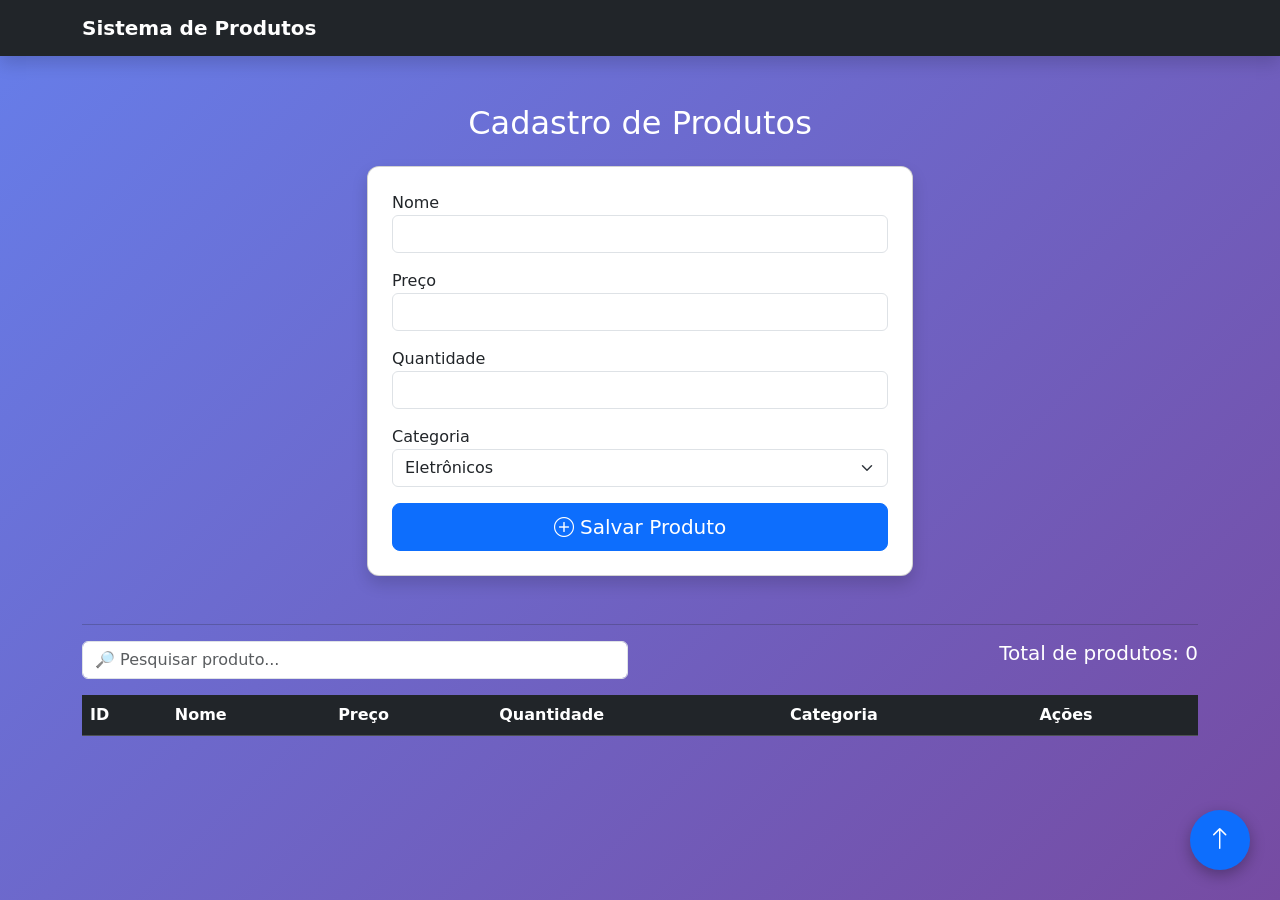
==== index.html @ df2e027b "Add files via upload" ====
<!DOCTYPE html>
<html lang="pt-br">

<head>
<meta charset="UTF-8">
<meta name="viewport" content="width=device-width, initial-scale=1.0">

<title>Sistema de Produtos</title>

<link href="https://cdn.jsdelivr.net/npm/bootstrap@5.3.2/dist/css/bootstrap.min.css" rel="stylesheet">

<link rel="stylesheet" href="https://cdn.jsdelivr.net/npm/bootstrap-icons@1.11.3/font/bootstrap-icons.css">

<link rel="stylesheet" href="style.css">

</head>

<body>

<nav class="navbar navbar-dark bg-dark shadow">
<div class="container">
<a class="navbar-brand fw-bold">Sistema de Produtos</a>
</div>
</nav>

<div class="container mt-5">

<h2 class="text-center mb-4">Cadastro de Produtos</h2>

<div class="row justify-content-center">
<div class="col-md-6">

<div class="card shadow p-4">

<form id="formProduto">

<div class="mb-3">
<label>Nome</label>
<input type="text" id="nome" class="form-control" required>
</div>

<div class="mb-3">
<label>Preço</label>
<input type="number" id="preco" class="form-control" required>
</div>

<div class="mb-3">
<label>Quantidade</label>
<input type="number" id="quantidade" class="form-control" required>
</div>

<div class="mb-3">
<label>Categoria</label>
<select id="categoria" class="form-select">
<option>Eletrônicos</option>
<option>Alimentos</option>
<option>Roupas</option>
<option>Outros</option>
</select>
</div>

<div class="d-grid">
<button class="btn btn-primary btn-lg">
<i class="bi bi-plus-circle"></i> Salvar Produto
</button>
</div>

</form>

</div>

</div>
</div>

<hr class="mt-5">

<div class="row mb-3">

<div class="col-md-6">
<input type="text" id="pesquisa" class="form-control" placeholder="🔎 Pesquisar produto...">
</div>

<div class="col-md-6 text-end">
<h5>Total de produtos: <span id="contador">0</span></h5>
</div>

</div>

<div class="table-responsive">

<table class="table table-striped table-hover">

<thead class="table-dark">
<tr>
<th>ID</th>
<th>Nome</th>
<th>Preço</th>
<th>Quantidade</th>
<th>Categoria</th>
<th>Ações</th>
</tr>
</thead>

<tbody id="tabelaProdutos"></tbody>

</table>

</div>

</div>

<button class="botao-flutuante">
<i class="bi bi-arrow-up"></i>
</button>

<script src="script.js"></script>

</body>
</html>
---- style.css ----
body{

background: linear-gradient(135deg,#667eea,#764ba2);
min-height:100vh;

}

h2,h5{
color:white;
}

.card{
border-radius:12px;
}

.form-control{

transition:0.3s;

}

.form-control:focus{

transform:scale(1.03);
box-shadow:0 0 10px rgba(13,110,253,0.5);

}

.botao-flutuante{

position:fixed;
bottom:30px;
right:30px;
width:60px;
height:60px;
border:none;
border-radius:50%;
background:#0d6efd;
color:white;
font-size:24px;
box-shadow:0 5px 15px rgba(0,0,0,0.3);
transition:0.3s;

}

.botao-flutuante:hover{

transform:scale(1.1);

}
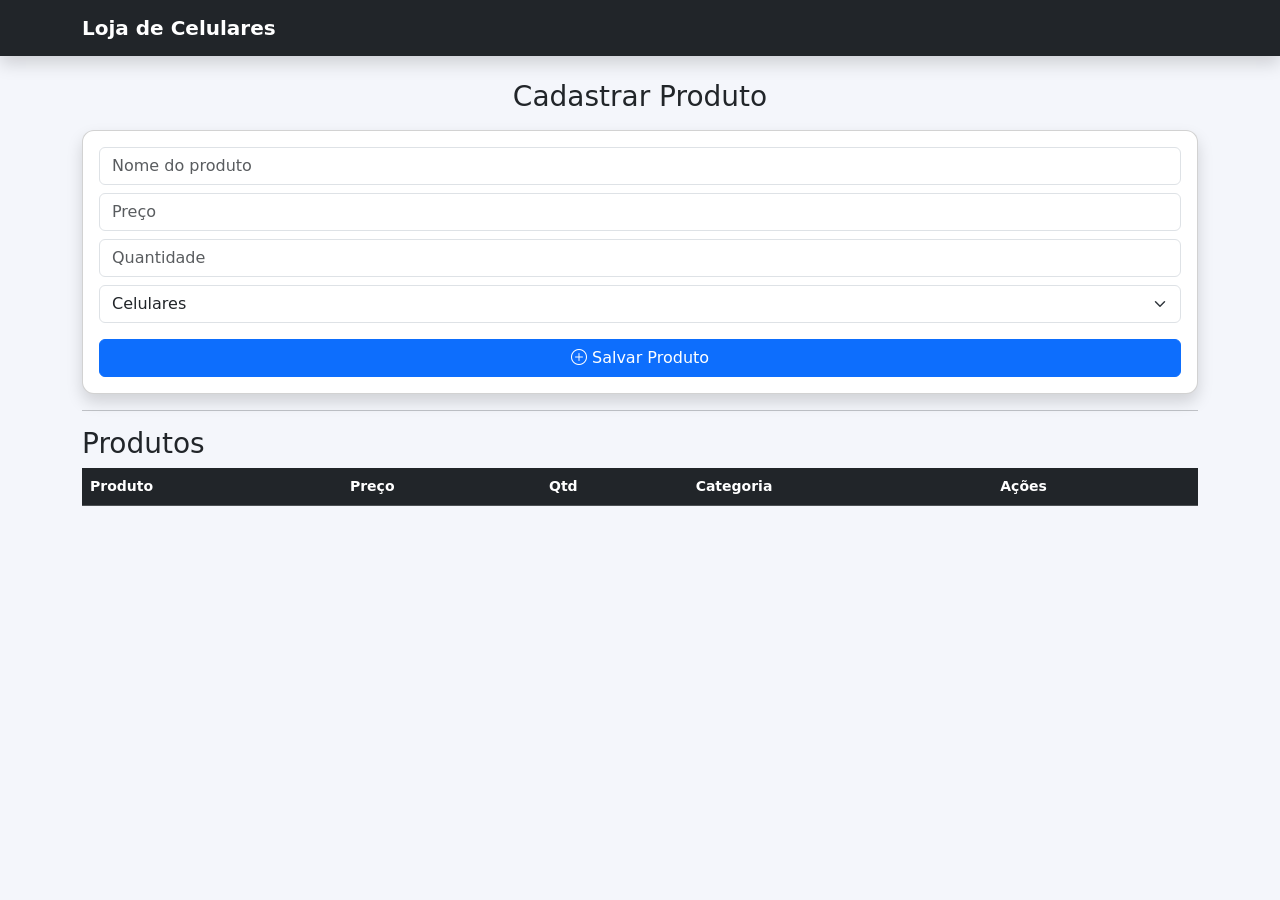
==== commit f317224e: "Add files via upload" ====
--- a/index.html
+++ b/index.html
@@ -2,10 +2,11 @@
 <html lang="pt-br">
 
 <head>
+
 <meta charset="UTF-8">
 <meta name="viewport" content="width=device-width, initial-scale=1.0">
 
-<title>Sistema de Produtos</title>
+<title>Controle da Loja</title>
 
 <link href="https://cdn.jsdelivr.net/npm/bootstrap@5.3.2/dist/css/bootstrap.min.css" rel="stylesheet">
 
@@ -19,86 +20,62 @@
 
 <nav class="navbar navbar-dark bg-dark shadow">
 <div class="container">
-<a class="navbar-brand fw-bold">Sistema de Produtos</a>
+<a class="navbar-brand fw-bold">Loja de Celulares</a>
 </div>
 </nav>
 
-<div class="container mt-5">
+<div class="container mt-4">
 
-<h2 class="text-center mb-4">Cadastro de Produtos</h2>
+<h3 class="text-center mb-3">Cadastrar Produto</h3>
 
-<div class="row justify-content-center">
-<div class="col-md-6">
-
-<div class="card shadow p-4">
+<div class="card shadow p-3">
 
 <form id="formProduto">
 
-<div class="mb-3">
-<label>Nome</label>
-<input type="text" id="nome" class="form-control" required>
-</div>
+<input type="text" id="nome" class="form-control mb-2" placeholder="Nome do produto" required>
 
-<div class="mb-3">
-<label>Preço</label>
-<input type="number" id="preco" class="form-control" required>
-</div>
+<input type="number" id="preco" class="form-control mb-2" placeholder="Preço">
 
-<div class="mb-3">
-<label>Quantidade</label>
-<input type="number" id="quantidade" class="form-control" required>
-</div>
+<input type="number" id="quantidade" class="form-control mb-2" placeholder="Quantidade">
 
-<div class="mb-3">
-<label>Categoria</label>
-<select id="categoria" class="form-select">
-<option>Eletrônicos</option>
-<option>Alimentos</option>
-<option>Roupas</option>
-<option>Outros</option>
+<select id="categoria" class="form-select mb-3">
+
+<option>Celulares</option>
+<option>Capas</option>
+<option>Carregadores</option>
+<option>Fones de ouvido</option>
+<option>Películas</option>
+<option>Cabos USB</option>
+<option>Outros acessórios</option>
+
 </select>
-</div>
 
-<div class="d-grid">
-<button class="btn btn-primary btn-lg">
+<button class="btn btn-primary w-100">
 <i class="bi bi-plus-circle"></i> Salvar Produto
 </button>
-</div>
 
 </form>
 
 </div>
 
-</div>
-</div>
+<hr>
 
-<hr class="mt-5">
-
-<div class="row mb-3">
-
-<div class="col-md-6">
-<input type="text" id="pesquisa" class="form-control" placeholder="🔎 Pesquisar produto...">
-</div>
-
-<div class="col-md-6 text-end">
-<h5>Total de produtos: <span id="contador">0</span></h5>
-</div>
-
-</div>
+<h3 class="mt-3">Produtos</h3>
 
 <div class="table-responsive">
 
-<table class="table table-striped table-hover">
+<table class="table table-striped">
 
 <thead class="table-dark">
+
 <tr>
-<th>ID</th>
-<th>Nome</th>
+<th>Produto</th>
 <th>Preço</th>
-<th>Quantidade</th>
+<th>Qtd</th>
 <th>Categoria</th>
 <th>Ações</th>
 </tr>
+
 </thead>
 
 <tbody id="tabelaProdutos"></tbody>
@@ -109,10 +86,6 @@
 
 </div>
 
-<button class="botao-flutuante">
-<i class="bi bi-arrow-up"></i>
-</button>
-
 <script src="script.js"></script>
 
 </body>
--- a/style.css
+++ b/style.css
@@ -1,50 +1,25 @@
 body{
 
-background: linear-gradient(135deg,#667eea,#764ba2);
-min-height:100vh;
+background:#f4f6fb;
 
 }
 
-h2,h5{
-color:white;
-}
+.card{
 
-.card{
 border-radius:12px;
-}
-
-.form-control{
-
-transition:0.3s;
 
 }
 
-.form-control:focus{
+button{
 
-transform:scale(1.03);
-box-shadow:0 0 10px rgba(13,110,253,0.5);
+font-size:16px;
+
+padding:10px;
 
 }
 
-.botao-flutuante{
+table{
 
-position:fixed;
-bottom:30px;
-right:30px;
-width:60px;
-height:60px;
-border:none;
-border-radius:50%;
-background:#0d6efd;
-color:white;
-font-size:24px;
-box-shadow:0 5px 15px rgba(0,0,0,0.3);
-transition:0.3s;
-
-}
-
-.botao-flutuante:hover{
-
-transform:scale(1.1);
+font-size:14px;
 
 }
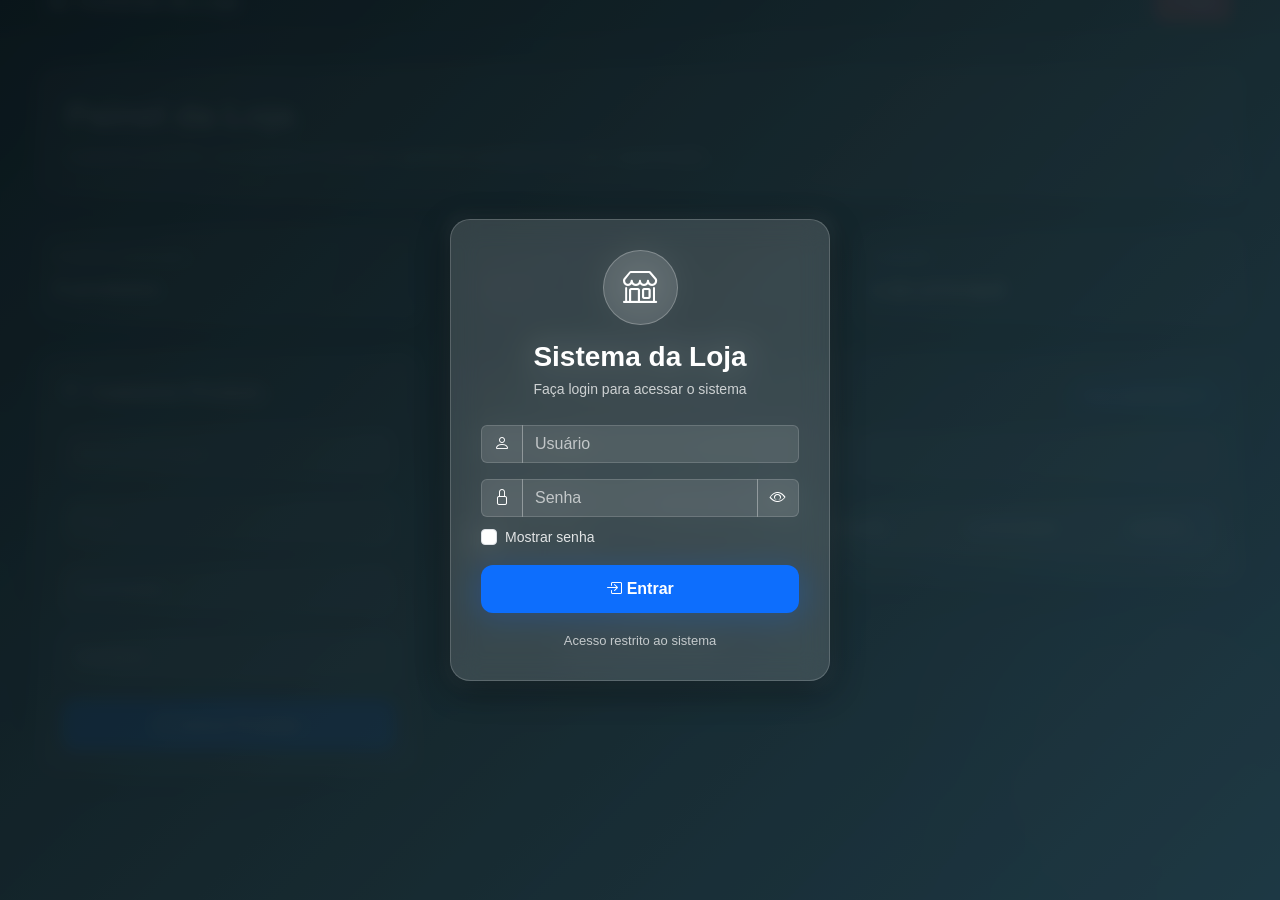
==== commit 63cca406: "alteraçoes" ====
--- a/index.html
+++ b/index.html
@@ -2,91 +2,127 @@
 <html lang="pt-br">
 
 <head>
+  <meta charset="UTF-8">
+  <meta name="viewport" content="width=device-width, initial-scale=1.0">
+  <title>Sistema da Loja</title>
 
-<meta charset="UTF-8">
-<meta name="viewport" content="width=device-width, initial-scale=1.0">
-
-<title>Controle da Loja</title>
-
-<link href="https://cdn.jsdelivr.net/npm/bootstrap@5.3.2/dist/css/bootstrap.min.css" rel="stylesheet">
-
-<link rel="stylesheet" href="https://cdn.jsdelivr.net/npm/bootstrap-icons@1.11.3/font/bootstrap-icons.css">
-
-<link rel="stylesheet" href="style.css">
-
+  <link href="https://cdn.jsdelivr.net/npm/bootstrap@5.3.2/dist/css/bootstrap.min.css" rel="stylesheet">
+  <link rel="stylesheet" href="https://cdn.jsdelivr.net/npm/bootstrap-icons@1.11.3/font/bootstrap-icons.css">
+  <link rel="stylesheet" href="style.css">
 </head>
 
 <body>
 
-<nav class="navbar navbar-dark bg-dark shadow">
-<div class="container">
-<a class="navbar-brand fw-bold">Loja de Celulares</a>
-</div>
-</nav>
+  <div class="bg-detalhe"></div>
 
-<div class="container mt-4">
+  <nav class="navbar navbar-dark navbar-custom">
+    <div class="container">
+      <span class="navbar-brand">
+        <i class="bi bi-shop"></i>
+        Controle da Loja
+      </span>
 
-<h3 class="text-center mb-3">Cadastrar Produto</h3>
+      <button onclick="logout()" class="btn btn-danger btn-sm btn-logout">
+        <i class="bi bi-box-arrow-right"></i> Sair
+      </button>
+    </div>
+  </nav>
 
-<div class="card shadow p-3">
+  <div class="container main-content">
 
-<form id="formProduto">
+    <div class="hero">
+      <h2>Painel da Loja</h2>
+      <p>Cadastre produtos, acompanhe o estoque e gerencie sua loja com mais organização.</p>
+    </div>
 
-<input type="text" id="nome" class="form-control mb-2" placeholder="Nome do produto" required>
+    <div class="info-mini">
+      <div class="mini-card">
+        <span>Produtos cadastrados</span>
+        <strong>0 produtos</strong>
+      </div>
 
-<input type="number" id="preco" class="form-control mb-2" placeholder="Preço">
+      <div class="mini-card">
+        <span>Total em estoque</span>
+        <strong>0 itens</strong>
+      </div>
 
-<input type="number" id="quantidade" class="form-control mb-2" placeholder="Quantidade">
+      <div class="mini-card">
+        <span>Ambiente</span>
+        <strong>Loja principal</strong>
+      </div>
+    </div>
 
-<select id="categoria" class="form-select mb-3">
+    <div class="row g-4">
+      <div class="col-lg-4">
+        <div class="glass-card p-4 h-100">
+          <div class="card-title-custom">
+            <i class="bi bi-box-seam"></i>
+            Cadastrar Produto
+          </div>
 
-<option>Celulares</option>
-<option>Capas</option>
-<option>Carregadores</option>
-<option>Fones de ouvido</option>
-<option>Películas</option>
-<option>Cabos USB</option>
-<option>Outros acessórios</option>
+          <form id="formProduto">
+            <input id="nome" class="form-control mb-3" placeholder="Nome do produto" required>
 
-</select>
+            <input id="preco" class="form-control mb-3" type="number" step="0.01" placeholder="Preço" required>
 
-<button class="btn btn-primary w-100">
-<i class="bi bi-plus-circle"></i> Salvar Produto
-</button>
+            <input id="quantidade" class="form-control mb-3" type="number" placeholder="Quantidade" required>
 
-</form>
+            <select id="categoria" class="form-select mb-3" required>
+              <option value="Celulares">Celulares</option>
+              <option value="Capas">Capas</option>
+              <option value="Carregadores">Carregadores</option>
+              <option value="Fones">Fones</option>
+              <option value="Películas">Películas</option>
+              <option value="Cabos">Cabos</option>
+            </select>
 
-</div>
+            <button type="submit" class="btn btn-primary w-100 btn-custom-primary">
+              <i class="bi bi-save"></i> Salvar Produto
+            </button>
+          </form>
+        </div>
+      </div>
 
-<hr>
+      <div class="col-lg-8">
+        <div class="glass-card p-4">
+          <div class="d-flex flex-wrap justify-content-between align-items-center gap-3 mb-3">
+            <div class="card-title-custom mb-0">
+              <i class="bi bi-grid"></i>
+              Produtos Cadastrados
+            </div>
 
-<h3 class="mt-3">Produtos</h3>
+            <span class="badge-soft">
+              Total cadastrados: 0
+            </span>
+          </div>
 
-<div class="table-responsive">
+          <div class="search-box mb-3">
+            <i class="bi bi-search"></i>
+            <input id="busca" class="form-control" placeholder="Pesquisar produto...">
+          </div>
 
-<table class="table table-striped">
+          <div class="table-responsive table-box">
+            <table class="table align-middle">
+              <thead>
+                <tr>
+                  <th>Produto</th>
+                  <th>Preço</th>
+                  <th>Quantidade</th>
+                  <th>Categoria</th>
+                  <th>Ações</th>
+                </tr>
+              </thead>
+              <tbody id="tabelaProdutos"></tbody>
+            </table>
+          </div>
+        </div>
+      </div>
+    </div>
 
-<thead class="table-dark">
+  </div>
 
-<tr>
-<th>Produto</th>
-<th>Preço</th>
-<th>Qtd</th>
-<th>Categoria</th>
-<th>Ações</th>
-</tr>
+  <script src="https://cdn.jsdelivr.net/npm/bootstrap@5.3.2/dist/js/bootstrap.bundle.min.js"></script>
+  <script src="script.js"></script>
+</body>
 
-</thead>
-
-<tbody id="tabelaProdutos"></tbody>
-
-</table>
-
-</div>
-
-</div>
-
-<script src="script.js"></script>
-
-</body>
 </html>
--- a/style.css
+++ b/style.css
@@ -1,25 +1,352 @@
-body{
-
-background:#f4f6fb;
-
-}
-
-.card{
-
-border-radius:12px;
-
-}
-
-button{
-
-font-size:16px;
-
-padding:10px;
-
-}
-
-table{
-
-font-size:14px;
-
+* {
+  margin: 0;
+  padding: 0;
+  box-sizing: border-box;
+}
+
+body {
+  min-height: 100vh;
+  font-family: Arial, sans-serif;
+  background: linear-gradient(135deg, #0f2027, #203a43, #2c5364);
+  color: #ffffff;
+}
+
+/* FUNDO */
+
+.bg-detalhe {
+  position: fixed;
+  inset: 0;
+  z-index: 0;
+  overflow: hidden;
+  pointer-events: none;
+}
+
+.bg-detalhe::before,
+.bg-detalhe::after {
+  content: "";
+  position: absolute;
+  width: 320px;
+  height: 320px;
+  border-radius: 50%;
+  background: rgba(255, 255, 255, 0.05);
+  filter: blur(60px);
+}
+
+.bg-detalhe::before {
+  top: 30px;
+  left: 30px;
+}
+
+.bg-detalhe::after {
+  bottom: 30px;
+  right: 30px;
+}
+
+/* NAVBAR */
+
+.navbar-custom {
+  background: rgba(0, 0, 0, 0.22);
+  backdrop-filter: blur(14px);
+  -webkit-backdrop-filter: blur(14px);
+  border-bottom: 1px solid rgba(255, 255, 255, 0.10);
+  position: sticky;
+  top: 0;
+  z-index: 10;
+}
+
+.navbar-brand {
+  display: flex;
+  align-items: center;
+  gap: 10px;
+  font-weight: 700;
+  font-size: 1.2rem;
+  color: #ffffff !important;
+}
+
+.btn-logout {
+  border-radius: 10px;
+  font-weight: 700;
+  padding: 8px 14px;
+}
+
+/* CONTEÚDO */
+
+.main-content {
+  position: relative;
+  z-index: 1;
+  padding: 30px 0;
+}
+
+/* HERO */
+
+.hero {
+  margin-bottom: 25px;
+  padding: 28px;
+  border-radius: 20px;
+  background: rgba(255, 255, 255, 0.10);
+  backdrop-filter: blur(14px);
+  -webkit-backdrop-filter: blur(14px);
+  border: 1px solid rgba(255, 255, 255, 0.12);
+  box-shadow: 0 8px 32px rgba(0, 0, 0, 0.22);
+}
+
+.hero h2 {
+  margin-bottom: 8px;
+  font-weight: 700;
+  color: #ffffff;
+}
+
+.hero p {
+  margin: 0;
+  color: rgba(255, 255, 255, 0.78);
+}
+
+/* MINI CARDS */
+
+.info-mini {
+  display: grid;
+  grid-template-columns: repeat(auto-fit, minmax(180px, 1fr));
+  gap: 15px;
+  margin-bottom: 25px;
+}
+
+.mini-card {
+  padding: 18px;
+  border-radius: 18px;
+  background: rgba(255, 255, 255, 0.08);
+  border: 1px solid rgba(255, 255, 255, 0.10);
+  box-shadow: 0 8px 20px rgba(0, 0, 0, 0.15);
+}
+
+.mini-card span {
+  display: block;
+  font-size: 13px;
+  color: rgba(255, 255, 255, 0.72);
+  margin-bottom: 6px;
+}
+
+.mini-card strong {
+  font-size: 1.2rem;
+  color: #ffffff;
+}
+
+/* CARDS */
+
+.glass-card {
+  background: rgba(255, 255, 255, 0.10);
+  backdrop-filter: blur(14px);
+  -webkit-backdrop-filter: blur(14px);
+  border: 1px solid rgba(255, 255, 255, 0.12);
+  border-radius: 20px;
+  box-shadow: 0 8px 32px rgba(0, 0, 0, 0.22);
+  color: #ffffff;
+}
+
+.card-title-custom {
+  display: flex;
+  align-items: center;
+  gap: 10px;
+  font-size: 1.15rem;
+  font-weight: 700;
+  margin-bottom: 20px;
+  color: #ffffff;
+}
+
+/* FORMULÁRIOS */
+
+.form-control,
+.form-select {
+  min-height: 48px;
+  border-radius: 12px;
+  background: rgba(255, 255, 255, 0.12);
+  border: 1px solid rgba(255, 255, 255, 0.18);
+  color: #ffffff;
+}
+
+.form-control::placeholder {
+  color: rgba(255, 255, 255, 0.62);
+}
+
+.form-control:focus,
+.form-select:focus {
+  background: rgba(255, 255, 255, 0.16);
+  color: #ffffff;
+  border-color: rgba(255, 255, 255, 0.30);
+  box-shadow: none;
+}
+
+.form-select option {
+  color: #000000;
+}
+
+.btn-custom-primary {
+  border: none;
+  border-radius: 12px;
+  padding: 12px 18px;
+  font-weight: 700;
+  transition: transform 0.2s ease;
+}
+
+.btn-custom-primary:hover {
+  transform: translateY(-2px);
+}
+
+/* BUSCA */
+
+.search-box {
+  position: relative;
+}
+
+.search-box i {
+  position: absolute;
+  top: 50%;
+  left: 14px;
+  transform: translateY(-50%);
+  color: rgba(255, 255, 255, 0.70);
+}
+
+.search-box input {
+  padding-left: 40px;
+}
+
+/* BADGE SUPERIOR */
+
+.badge-soft {
+  display: inline-block;
+  padding: 7px 12px;
+  border-radius: 999px;
+  background: rgba(13, 110, 253, 0.18);
+  border: 1px solid rgba(13, 110, 253, 0.35);
+  color: #d9e8ff;
+  font-size: 12px;
+  font-weight: 700;
+}
+
+/* TABELA */
+
+.table-box {
+  border-radius: 16px;
+  overflow: hidden;
+  background: rgba(255, 255, 255, 0.06);
+  border: 1px solid rgba(255, 255, 255, 0.10);
+}
+
+.table-responsive {
+  border-radius: 16px;
+}
+
+.table {
+  margin-bottom: 0;
+  color: #ffffff;
+  vertical-align: middle;
+  --bs-table-bg: transparent;
+  --bs-table-striped-bg: transparent;
+  --bs-table-hover-bg: transparent;
+  --bs-table-color: #ffffff;
+  --bs-table-border-color: rgba(255, 255, 255, 0.08);
+}
+
+.table thead th {
+  background: rgba(255, 255, 255, 0.10);
+  color: #ffffff;
+  border: none;
+  border-bottom: 1px solid rgba(255, 255, 255, 0.12);
+  padding: 16px;
+  font-size: 14px;
+  font-weight: 700;
+  text-transform: uppercase;
+  letter-spacing: 0.4px;
+}
+
+.table tbody tr {
+  background: transparent;
+  transition: background 0.2s ease;
+}
+
+.table tbody tr:hover {
+  background: rgba(255, 255, 255, 0.06);
+}
+
+.table tbody td {
+  color: #f4f7fb;
+  padding: 16px;
+  border-color: rgba(255, 255, 255, 0.08);
+}
+
+.table tbody td strong {
+  color: #ffffff;
+  font-weight: 700;
+}
+
+.table td,
+.table th {
+  text-align: center;
+}
+
+.table td:first-child,
+.table th:first-child {
+  text-align: left;
+}
+
+/* BADGE DE CATEGORIA */
+
+.categoria-badge {
+  display: inline-block;
+  padding: 6px 10px;
+  border-radius: 999px;
+  background: rgba(13, 110, 253, 0.18);
+  border: 1px solid rgba(13, 110, 253, 0.35);
+  color: #d9e8ff;
+  font-size: 12px;
+  font-weight: 700;
+}
+
+/* BOTÕES DA TABELA */
+
+.table .btn {
+  border-radius: 10px;
+  font-weight: 700;
+  min-width: 38px;
+}
+
+.table .btn-success {
+  border: none;
+}
+
+.table .btn-warning {
+  color: #1b1b1b;
+  border: none;
+}
+
+.table .btn-danger {
+  border: none;
+}
+
+/* TOAST */
+
+.toast {
+  backdrop-filter: blur(8px);
+  -webkit-backdrop-filter: blur(8px);
+}
+
+/* RESPONSIVO */
+
+@media (max-width: 768px) {
+  .hero {
+    padding: 20px;
+  }
+
+  .card-title-custom {
+    font-size: 1.05rem;
+  }
+
+  .table thead th,
+  .table tbody td {
+    padding: 12px 10px;
+    font-size: 13px;
+  }
+
+  .mini-card strong {
+    font-size: 1.05rem;
+  }
 }
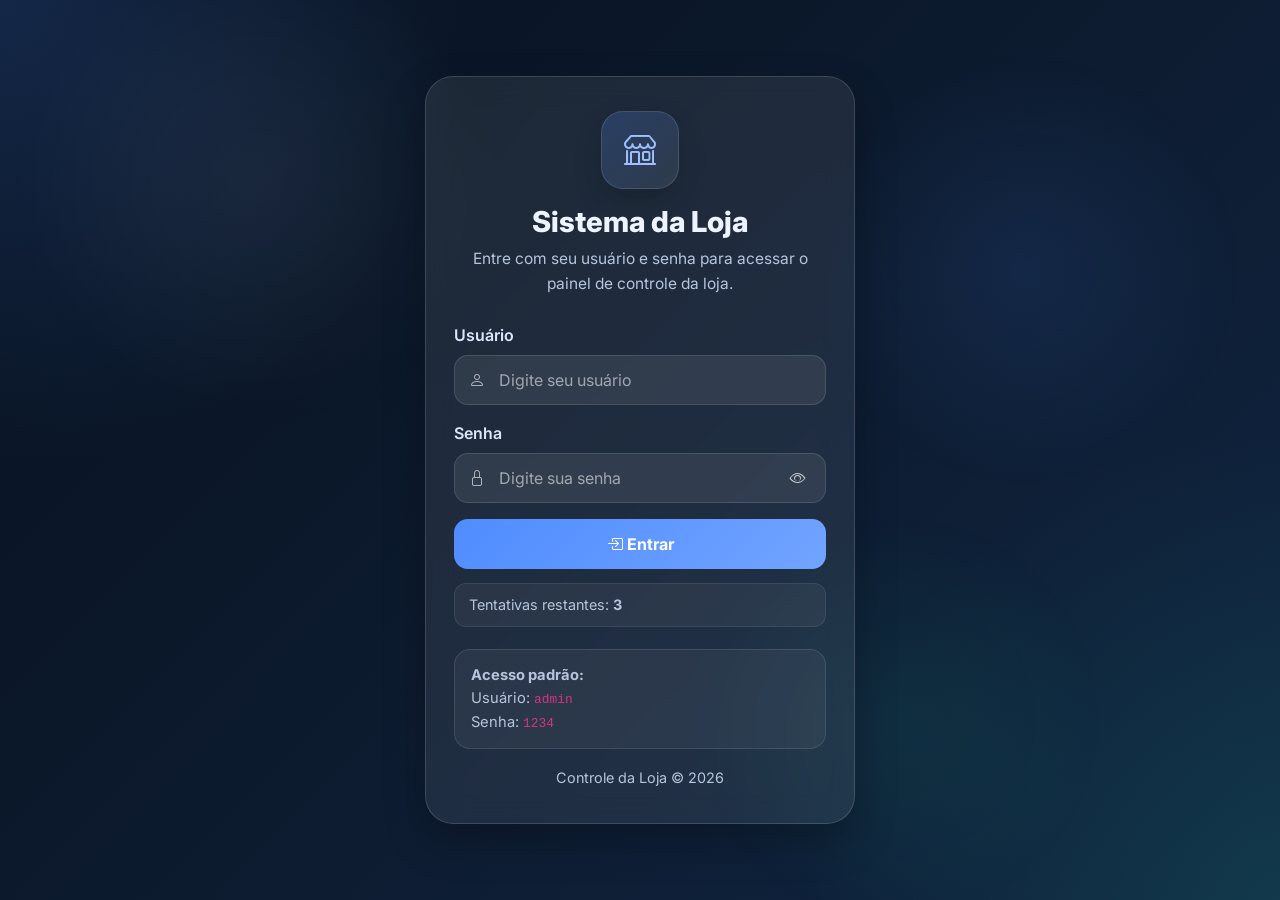
==== commit c24137a2: "Add files via upload" ====
--- a/index.html
+++ b/index.html
@@ -1,83 +1,120 @@
 <!DOCTYPE html>
 <html lang="pt-br">
-
 <head>
   <meta charset="UTF-8">
   <meta name="viewport" content="width=device-width, initial-scale=1.0">
   <title>Sistema da Loja</title>
 
+  <link rel="preconnect" href="https://fonts.googleapis.com">
+  <link rel="preconnect" href="https://fonts.gstatic.com" crossorigin>
+  <link href="https://fonts.googleapis.com/css2?family=Inter:wght@400;500;600;700;800&display=swap" rel="stylesheet">
+
   <link href="https://cdn.jsdelivr.net/npm/bootstrap@5.3.2/dist/css/bootstrap.min.css" rel="stylesheet">
   <link rel="stylesheet" href="https://cdn.jsdelivr.net/npm/bootstrap-icons@1.11.3/font/bootstrap-icons.css">
   <link rel="stylesheet" href="style.css">
 </head>
-
 <body>
 
   <div class="bg-detalhe"></div>
 
   <nav class="navbar navbar-dark navbar-custom">
-    <div class="container">
+    <div class="container d-flex justify-content-between align-items-center flex-wrap gap-2">
       <span class="navbar-brand">
         <i class="bi bi-shop"></i>
         Controle da Loja
       </span>
 
-      <button onclick="logout()" class="btn btn-danger btn-sm btn-logout">
-        <i class="bi bi-box-arrow-right"></i> Sair
-      </button>
+      <div class="d-flex align-items-center flex-wrap gap-2">
+        <button type="button" onclick="alternarTema()" class="btn btn-outline-light btn-sm btn-theme">
+          <i class="bi bi-moon-stars" id="iconeTema"></i>
+          <span id="textoTema">Modo escuro</span>
+        </button>
+
+        <button type="button" onclick="logout()" class="btn btn-danger btn-sm btn-logout">
+          <i class="bi bi-box-arrow-right"></i>
+          Sair
+        </button>
+      </div>
     </div>
   </nav>
 
-  <div class="container main-content">
-
-    <div class="hero">
+  <main class="container main-content">
+
+    <section class="hero">
       <h2>Painel da Loja</h2>
-      <p>Cadastre produtos, acompanhe o estoque e gerencie sua loja com mais organização.</p>
-    </div>
-
-    <div class="info-mini">
+      <p>Cadastre produtos, faça vendas, acompanhe o estoque e gerencie sua loja com mais organização.</p>
+    </section>
+
+    <section class="info-mini">
       <div class="mini-card">
         <span>Produtos cadastrados</span>
-        <strong>0 produtos</strong>
+        <strong id="totalProdutosInfo">0 produtos</strong>
       </div>
 
       <div class="mini-card">
         <span>Total em estoque</span>
-        <strong>0 itens</strong>
+        <strong id="totalEstoqueInfo">0 itens</strong>
       </div>
 
       <div class="mini-card">
         <span>Ambiente</span>
         <strong>Loja principal</strong>
       </div>
-    </div>
-
-    <div class="row g-4">
+    </section>
+
+    <section class="row g-4">
       <div class="col-lg-4">
         <div class="glass-card p-4 h-100">
           <div class="card-title-custom">
             <i class="bi bi-box-seam"></i>
-            Cadastrar Produto
-          </div>
-
-          <form id="formProduto">
-            <input id="nome" class="form-control mb-3" placeholder="Nome do produto" required>
-
-            <input id="preco" class="form-control mb-3" type="number" step="0.01" placeholder="Preço" required>
-
-            <input id="quantidade" class="form-control mb-3" type="number" placeholder="Quantidade" required>
-
-            <select id="categoria" class="form-select mb-3" required>
-              <option value="Celulares">Celulares</option>
-              <option value="Capas">Capas</option>
-              <option value="Carregadores">Carregadores</option>
-              <option value="Fones">Fones</option>
-              <option value="Películas">Películas</option>
-              <option value="Cabos">Cabos</option>
-            </select>
+            <span>Cadastrar Produto</span>
+          </div>
+
+          <form id="formProduto" autocomplete="off">
+            <div class="mb-3">
+              <input
+                id="nome"
+                class="form-control"
+                type="text"
+                placeholder="Nome do produto"
+                required>
+            </div>
+
+            <div class="mb-3">
+              <input
+                id="preco"
+                class="form-control"
+                type="number"
+                step="0.01"
+                min="0"
+                placeholder="Preço"
+                required>
+            </div>
+
+            <div class="mb-3">
+              <input
+                id="quantidade"
+                class="form-control"
+                type="number"
+                min="0"
+                placeholder="Quantidade"
+                required>
+            </div>
+
+            <div class="mb-3">
+              <select id="categoria" class="form-select" required>
+                <option value="Celulares">Celulares</option>
+                <option value="Capas">Capas</option>
+                <option value="Carregadores">Carregadores</option>
+                <option value="Fones">Fones</option>
+                <option value="Películas">Películas</option>
+                <option value="Cabos">Cabos</option>
+              </select>
+            </div>
 
             <button type="submit" class="btn btn-primary w-100 btn-custom-primary">
-              <i class="bi bi-save"></i> Salvar Produto
+              <i class="bi bi-save"></i>
+              Salvar Produto
             </button>
           </form>
         </div>
@@ -88,17 +125,19 @@
           <div class="d-flex flex-wrap justify-content-between align-items-center gap-3 mb-3">
             <div class="card-title-custom mb-0">
               <i class="bi bi-grid"></i>
-              Produtos Cadastrados
-            </div>
-
-            <span class="badge-soft">
-              Total cadastrados: 0
-            </span>
+              <span>Produtos Cadastrados</span>
+            </div>
+
+            <span class="badge-soft" id="totalCadastradosBadge">Total cadastrados: 0</span>
           </div>
 
           <div class="search-box mb-3">
             <i class="bi bi-search"></i>
-            <input id="busca" class="form-control" placeholder="Pesquisar produto...">
+            <input
+              id="busca"
+              class="form-control"
+              type="text"
+              placeholder="Pesquisar produto por nome ou categoria...">
           </div>
 
           <div class="table-responsive table-box">
@@ -117,12 +156,76 @@
           </div>
         </div>
       </div>
-    </div>
-
-  </div>
+    </section>
+
+    <section class="row g-4 mt-1">
+      <div class="col-lg-7">
+        <div class="glass-card p-4">
+          <div class="d-flex flex-wrap justify-content-between align-items-center gap-3 mb-3">
+            <div class="card-title-custom mb-0">
+              <i class="bi bi-clock-history"></i>
+              <span>Histórico de Vendas</span>
+            </div>
+
+            <span class="badge-soft" id="totalVendasBadge">Total de vendas: 0</span>
+          </div>
+
+          <div class="table-responsive table-box">
+            <table class="table align-middle">
+              <thead>
+                <tr>
+                  <th>Data</th>
+                  <th>Produto</th>
+                  <th>Qtd</th>
+                  <th>Total</th>
+                  <th>Comprovante</th>
+                </tr>
+              </thead>
+              <tbody id="tabelaHistoricoVendas">
+                <tr>
+                  <td colspan="5" class="text-center text-muted">Nenhuma venda registrada.</td>
+                </tr>
+              </tbody>
+            </table>
+          </div>
+        </div>
+      </div>
+
+      <div class="col-lg-5">
+        <div class="glass-card p-4">
+          <div class="card-title-custom">
+            <i class="bi bi-receipt"></i>
+            <span>Comprovante de Venda</span>
+          </div>
+
+          <div id="comprovanteVenda" class="comprovante-box cupom-box">
+            <div class="cupom-titulo">CUPOM DE VENDA</div>
+            --------------------------------
+            Loja: Loja principal
+            Cliente: Não informado
+            Produto: --
+            Categoria: --
+            Qtd: --
+            Unitário: R$ 0,00
+            Total: R$ 0,00
+            Data: --
+            --------------------------------
+            Obrigado pela preferência
+          </div>
+
+          <div class="d-grid gap-2 mt-3">
+            <button class="btn btn-outline-primary btn-imprimir" onclick="imprimirComprovante()">
+              <i class="bi bi-printer"></i>
+              Imprimir comprovante
+            </button>
+          </div>
+        </div>
+      </div>
+    </section>
+
+  </main>
 
   <script src="https://cdn.jsdelivr.net/npm/bootstrap@5.3.2/dist/js/bootstrap.bundle.min.js"></script>
   <script src="script.js"></script>
 </body>
-
 </html>
--- a/style.css
+++ b/style.css
@@ -1,197 +1,258 @@
+:root {
+  --bg-1: #07111f;
+  --bg-2: #0d1b2f;
+  --bg-3: #102542;
+  --card: rgba(255, 255, 255, 0.08);
+  --card-border: rgba(255, 255, 255, 0.14);
+  --text: #eef4ff;
+  --muted: #b7c5dc;
+  --primary: #4f8cff;
+  --primary-hover: #3f7bf0;
+  --success: #20c997;
+  --danger: #ff5d73;
+  --warning: #ffbf47;
+  --shadow: 0 18px 40px rgba(0, 0, 0, 0.25);
+  --table-bg: rgba(9, 20, 36, 0.55);
+  --table-head: rgba(255, 255, 255, 0.08);
+  --table-hover: rgba(255, 255, 255, 0.04);
+}
+
+body.tema-claro {
+  --bg-1: #eef4fb;
+  --bg-2: #dde7f5;
+  --bg-3: #cfdcf0;
+  --card: rgba(255, 255, 255, 0.75);
+  --card-border: rgba(26, 44, 78, 0.12);
+  --text: #162033;
+  --muted: #4f617e;
+  --primary: #2f6df6;
+  --primary-hover: #245ddb;
+  --shadow: 0 14px 30px rgba(18, 42, 76, 0.10);
+  --table-bg: rgba(255, 255, 255, 0.72);
+  --table-head: rgba(47, 109, 246, 0.08);
+  --table-hover: rgba(47, 109, 246, 0.05);
+}
+
 * {
+  box-sizing: border-box;
+}
+
+body {
   margin: 0;
-  padding: 0;
-  box-sizing: border-box;
-}
-
-body {
+  font-family: "Inter", sans-serif;
+  background:
+    radial-gradient(circle at top left, rgba(79, 140, 255, 0.18), transparent 30%),
+    radial-gradient(circle at bottom right, rgba(32, 201, 151, 0.12), transparent 30%),
+    linear-gradient(135deg, var(--bg-1), var(--bg-2), var(--bg-3));
+  color: var(--text);
   min-height: 100vh;
-  font-family: Arial, sans-serif;
-  background: linear-gradient(135deg, #0f2027, #203a43, #2c5364);
-  color: #ffffff;
-}
-
-/* FUNDO */
+  transition: background 0.3s ease, color 0.3s ease;
+}
 
 .bg-detalhe {
   position: fixed;
   inset: 0;
+  pointer-events: none;
+  background:
+    radial-gradient(circle at 20% 20%, rgba(255, 255, 255, 0.05), transparent 20%),
+    radial-gradient(circle at 80% 30%, rgba(79, 140, 255, 0.10), transparent 18%),
+    radial-gradient(circle at 70% 80%, rgba(32, 201, 151, 0.08), transparent 18%);
   z-index: 0;
-  overflow: hidden;
-  pointer-events: none;
-}
-
-.bg-detalhe::before,
-.bg-detalhe::after {
-  content: "";
-  position: absolute;
-  width: 320px;
-  height: 320px;
-  border-radius: 50%;
-  background: rgba(255, 255, 255, 0.05);
-  filter: blur(60px);
-}
-
-.bg-detalhe::before {
-  top: 30px;
-  left: 30px;
-}
-
-.bg-detalhe::after {
-  bottom: 30px;
-  right: 30px;
-}
-
-/* NAVBAR */
+}
 
 .navbar-custom {
-  background: rgba(0, 0, 0, 0.22);
-  backdrop-filter: blur(14px);
-  -webkit-backdrop-filter: blur(14px);
-  border-bottom: 1px solid rgba(255, 255, 255, 0.10);
+  background: rgba(5, 14, 28, 0.75);
+  backdrop-filter: blur(12px);
+  border-bottom: 1px solid rgba(255, 255, 255, 0.08);
   position: sticky;
   top: 0;
   z-index: 10;
 }
 
+body.tema-claro .navbar-custom {
+  background: rgba(255, 255, 255, 0.72);
+  border-bottom: 1px solid rgba(26, 44, 78, 0.08);
+}
+
 .navbar-brand {
+  font-weight: 800;
+  letter-spacing: 0.3px;
   display: flex;
   align-items: center;
   gap: 10px;
-  font-weight: 700;
-  font-size: 1.2rem;
-  color: #ffffff !important;
-}
-
-.btn-logout {
-  border-radius: 10px;
-  font-weight: 700;
-  padding: 8px 14px;
-}
-
-/* CONTEÚDO */
+}
+
+body.tema-claro .navbar-brand {
+  color: #162033 !important;
+}
 
 .main-content {
   position: relative;
   z-index: 1;
-  padding: 30px 0;
-}
-
-/* HERO */
+  padding-top: 32px;
+  padding-bottom: 48px;
+}
 
 .hero {
-  margin-bottom: 25px;
+  margin-bottom: 24px;
   padding: 28px;
-  border-radius: 20px;
-  background: rgba(255, 255, 255, 0.10);
-  backdrop-filter: blur(14px);
-  -webkit-backdrop-filter: blur(14px);
-  border: 1px solid rgba(255, 255, 255, 0.12);
-  box-shadow: 0 8px 32px rgba(0, 0, 0, 0.22);
+  border-radius: 24px;
+  background: linear-gradient(135deg, rgba(79, 140, 255, 0.18), rgba(255, 255, 255, 0.05));
+  border: 1px solid rgba(255, 255, 255, 0.10);
+  box-shadow: var(--shadow);
+}
+
+body.tema-claro .hero {
+  background: linear-gradient(135deg, rgba(47, 109, 246, 0.10), rgba(255, 255, 255, 0.55));
+  border: 1px solid rgba(26, 44, 78, 0.08);
 }
 
 .hero h2 {
+  font-size: 2rem;
+  font-weight: 800;
   margin-bottom: 8px;
-  font-weight: 700;
-  color: #ffffff;
 }
 
 .hero p {
   margin: 0;
-  color: rgba(255, 255, 255, 0.78);
-}
-
-/* MINI CARDS */
+  color: var(--muted);
+  max-width: 760px;
+}
 
 .info-mini {
   display: grid;
-  grid-template-columns: repeat(auto-fit, minmax(180px, 1fr));
-  gap: 15px;
-  margin-bottom: 25px;
+  grid-template-columns: repeat(3, 1fr);
+  gap: 16px;
+  margin-bottom: 24px;
 }
 
 .mini-card {
-  padding: 18px;
-  border-radius: 18px;
-  background: rgba(255, 255, 255, 0.08);
-  border: 1px solid rgba(255, 255, 255, 0.10);
-  box-shadow: 0 8px 20px rgba(0, 0, 0, 0.15);
+  background: var(--card);
+  border: 1px solid var(--card-border);
+  backdrop-filter: blur(12px);
+  border-radius: 20px;
+  padding: 18px 20px;
+  box-shadow: var(--shadow);
 }
 
 .mini-card span {
   display: block;
-  font-size: 13px;
-  color: rgba(255, 255, 255, 0.72);
+  font-size: 0.92rem;
+  color: var(--muted);
   margin-bottom: 6px;
 }
 
 .mini-card strong {
-  font-size: 1.2rem;
-  color: #ffffff;
-}
-
-/* CARDS */
+  font-size: 1.15rem;
+  font-weight: 800;
+  color: var(--text);
+}
 
 .glass-card {
-  background: rgba(255, 255, 255, 0.10);
+  background: var(--card);
+  border: 1px solid var(--card-border);
   backdrop-filter: blur(14px);
-  -webkit-backdrop-filter: blur(14px);
-  border: 1px solid rgba(255, 255, 255, 0.12);
-  border-radius: 20px;
-  box-shadow: 0 8px 32px rgba(0, 0, 0, 0.22);
-  color: #ffffff;
+  border-radius: 24px;
+  box-shadow: var(--shadow);
 }
 
 .card-title-custom {
   display: flex;
   align-items: center;
   gap: 10px;
+  font-size: 1.08rem;
+  font-weight: 700;
+  margin-bottom: 18px;
+  color: var(--text);
+}
+
+.card-title-custom i {
+  color: #8db5ff;
   font-size: 1.15rem;
-  font-weight: 700;
-  margin-bottom: 20px;
-  color: #ffffff;
-}
-
-/* FORMULÁRIOS */
+}
+
+body.tema-claro .card-title-custom i {
+  color: #2f6df6;
+}
 
 .form-control,
 .form-select {
+  background: rgba(255, 255, 255, 0.08);
+  border: 1px solid rgba(255, 255, 255, 0.12);
+  color: var(--text);
+  border-radius: 14px;
   min-height: 48px;
-  border-radius: 12px;
-  background: rgba(255, 255, 255, 0.12);
-  border: 1px solid rgba(255, 255, 255, 0.18);
-  color: #ffffff;
+}
+
+body.tema-claro .form-control,
+body.tema-claro .form-select {
+  background: rgba(255, 255, 255, 0.78);
+  border: 1px solid rgba(26, 44, 78, 0.12);
 }
 
 .form-control::placeholder {
-  color: rgba(255, 255, 255, 0.62);
+  color: rgba(255, 255, 255, 0.55);
+}
+
+body.tema-claro .form-control::placeholder {
+  color: rgba(22, 32, 51, 0.55);
 }
 
 .form-control:focus,
 .form-select:focus {
-  background: rgba(255, 255, 255, 0.16);
-  color: #ffffff;
-  border-color: rgba(255, 255, 255, 0.30);
-  box-shadow: none;
+  background: rgba(255, 255, 255, 0.10);
+  color: var(--text);
+  border-color: rgba(79, 140, 255, 0.8);
+  box-shadow: 0 0 0 0.18rem rgba(79, 140, 255, 0.18);
+}
+
+body.tema-claro .form-control:focus,
+body.tema-claro .form-select:focus {
+  background: #fff;
 }
 
 .form-select option {
-  color: #000000;
+  color: #111;
 }
 
 .btn-custom-primary {
   border: none;
+  min-height: 48px;
+  border-radius: 14px;
+  font-weight: 700;
+  background: linear-gradient(135deg, var(--primary), #72a4ff);
+}
+
+.btn-custom-primary:hover {
+  background: linear-gradient(135deg, var(--primary-hover), #6298ff);
+}
+
+.btn-logout,
+.btn-theme {
   border-radius: 12px;
-  padding: 12px 18px;
-  font-weight: 700;
-  transition: transform 0.2s ease;
-}
-
-.btn-custom-primary:hover {
-  transform: translateY(-2px);
-}
-
-/* BUSCA */
+  font-weight: 600;
+}
+
+.btn-theme {
+  margin-right: 8px;
+}
+
+body.tema-claro .btn-theme {
+  color: #162033;
+  border-color: rgba(22, 32, 51, 0.25);
+}
+
+.badge-soft {
+  display: inline-flex;
+  align-items: center;
+  padding: 10px 14px;
+  border-radius: 999px;
+  font-weight: 700;
+  font-size: 0.9rem;
+  background: rgba(79, 140, 255, 0.15);
+  border: 1px solid rgba(79, 140, 255, 0.28);
+  color: var(--text);
+}
 
 .search-box {
   position: relative;
@@ -199,154 +260,186 @@
 
 .search-box i {
   position: absolute;
+  left: 14px;
   top: 50%;
-  left: 14px;
   transform: translateY(-50%);
-  color: rgba(255, 255, 255, 0.70);
-}
-
-.search-box input {
-  padding-left: 40px;
-}
-
-/* BADGE SUPERIOR */
-
-.badge-soft {
-  display: inline-block;
-  padding: 7px 12px;
-  border-radius: 999px;
-  background: rgba(13, 110, 253, 0.18);
-  border: 1px solid rgba(13, 110, 253, 0.35);
-  color: #d9e8ff;
-  font-size: 12px;
-  font-weight: 700;
-}
-
-/* TABELA */
+  color: var(--muted);
+}
+
+.search-box .form-control {
+  padding-left: 42px;
+}
 
 .table-box {
-  border-radius: 16px;
+  border-radius: 18px;
   overflow: hidden;
-  background: rgba(255, 255, 255, 0.06);
+  background: var(--table-bg);
   border: 1px solid rgba(255, 255, 255, 0.10);
 }
 
-.table-responsive {
-  border-radius: 16px;
+body.tema-claro .table-box {
+  border: 1px solid rgba(26, 44, 78, 0.10);
 }
 
 .table {
   margin-bottom: 0;
-  color: #ffffff;
-  vertical-align: middle;
+  color: var(--text) !important;
+  --bs-table-color: var(--text);
   --bs-table-bg: transparent;
-  --bs-table-striped-bg: transparent;
-  --bs-table-hover-bg: transparent;
-  --bs-table-color: #ffffff;
   --bs-table-border-color: rgba(255, 255, 255, 0.08);
+  --bs-table-hover-bg: var(--table-hover);
+  --bs-table-hover-color: var(--text);
+}
+
+body.tema-claro .table {
+  --bs-table-border-color: rgba(26, 44, 78, 0.08);
 }
 
 .table thead th {
-  background: rgba(255, 255, 255, 0.10);
-  color: #ffffff;
-  border: none;
-  border-bottom: 1px solid rgba(255, 255, 255, 0.12);
-  padding: 16px;
-  font-size: 14px;
-  font-weight: 700;
-  text-transform: uppercase;
-  letter-spacing: 0.4px;
-}
-
-.table tbody tr {
-  background: transparent;
-  transition: background 0.2s ease;
-}
-
-.table tbody tr:hover {
-  background: rgba(255, 255, 255, 0.06);
+  background: var(--table-head) !important;
+  color: var(--text) !important;
+  border-bottom: 1px solid rgba(255, 255, 255, 0.12) !important;
+  font-size: 0.92rem;
+  font-weight: 700;
+  white-space: nowrap;
+}
+
+body.tema-claro .table thead th {
+  border-bottom: 1px solid rgba(26, 44, 78, 0.10) !important;
 }
 
 .table tbody td {
-  color: #f4f7fb;
-  padding: 16px;
-  border-color: rgba(255, 255, 255, 0.08);
-}
-
-.table tbody td strong {
-  color: #ffffff;
-  font-weight: 700;
+  color: var(--text) !important;
+  background: transparent !important;
 }
 
 .table td,
 .table th {
+  padding: 14px 12px;
+  vertical-align: middle;
+  border-color: inherit !important;
+}
+
+.table tbody tr:hover {
+  background: var(--table-hover) !important;
+}
+
+.table strong {
+  color: var(--text);
+}
+
+.categoria-badge {
+  display: inline-flex;
+  align-items: center;
+  padding: 8px 12px;
+  border-radius: 999px;
+  font-size: 0.82rem;
+  font-weight: 700;
+  background: rgba(32, 201, 151, 0.12);
+  border: 1px solid rgba(32, 201, 151, 0.26);
+  color: #baf5e1;
+}
+
+body.tema-claro .categoria-badge {
+  color: #157a5d;
+  background: rgba(32, 201, 151, 0.10);
+}
+
+.comprovante-box {
+  background: rgba(255, 255, 255, 0.05);
+  border: 1px dashed rgba(255, 255, 255, 0.18);
+  border-radius: 18px;
+  padding: 18px;
+  min-height: 260px;
+}
+
+body.tema-claro .comprovante-box {
+  background: rgba(255, 255, 255, 0.70);
+  border: 1px dashed rgba(22, 32, 51, 0.18);
+}
+
+.comprovante-box p {
+  margin-bottom: 10px;
+  color: var(--text);
+}
+
+.cupom-box {
+  font-family: "Courier New", monospace;
+  line-height: 1.7;
+  white-space: pre-line;
+  font-size: 14px;
+}
+
+.cupom-titulo {
   text-align: center;
-}
-
-.table td:first-child,
-.table th:first-child {
-  text-align: left;
-}
-
-/* BADGE DE CATEGORIA */
-
-.categoria-badge {
-  display: inline-block;
-  padding: 6px 10px;
-  border-radius: 999px;
-  background: rgba(13, 110, 253, 0.18);
-  border: 1px solid rgba(13, 110, 253, 0.35);
-  color: #d9e8ff;
-  font-size: 12px;
-  font-weight: 700;
-}
-
-/* BOTÕES DA TABELA */
-
-.table .btn {
-  border-radius: 10px;
-  font-weight: 700;
-  min-width: 38px;
-}
-
-.table .btn-success {
-  border: none;
-}
-
-.table .btn-warning {
-  color: #1b1b1b;
-  border: none;
-}
-
-.table .btn-danger {
-  border: none;
-}
-
-/* TOAST */
-
-.toast {
-  backdrop-filter: blur(8px);
-  -webkit-backdrop-filter: blur(8px);
-}
-
-/* RESPONSIVO */
-
-@media (max-width: 768px) {
-  .hero {
-    padding: 20px;
-  }
-
-  .card-title-custom {
-    font-size: 1.05rem;
-  }
-
-  .table thead th,
-  .table tbody td {
+  font-weight: 700;
+  letter-spacing: 1px;
+  margin-bottom: 8px;
+}
+
+.btn-imprimir {
+  border-radius: 14px;
+  min-height: 46px;
+  font-weight: 700;
+  border-color: rgba(79, 140, 255, 0.5);
+  color: var(--text);
+}
+
+.btn-imprimir:hover {
+  background: rgba(79, 140, 255, 0.12);
+  color: var(--text);
+  border-color: rgba(79, 140, 255, 0.9);
+}
+
+.toast-container .toast {
+  border-radius: 14px;
+  overflow: hidden;
+}
+
+.text-light {
+  color: var(--text) !important;
+}
+
+.text-muted {
+  color: var(--muted) !important;
+}
+
+#tabelaHistoricoVendas td,
+#tabelaHistoricoVendas th,
+#tabelaProdutos td,
+#tabelaProdutos th {
+  vertical-align: middle;
+}
+
+@media (max-width: 991px) {
+  .info-mini {
+    grid-template-columns: 1fr;
+  }
+
+  .hero h2 {
+    font-size: 1.6rem;
+  }
+}
+
+@media (max-width: 576px) {
+  .main-content {
+    padding-top: 24px;
+    padding-bottom: 32px;
+  }
+
+  .hero,
+  .glass-card,
+  .mini-card {
+    border-radius: 18px;
+  }
+
+  .table td,
+  .table th {
     padding: 12px 10px;
-    font-size: 13px;
-  }
-
-  .mini-card strong {
-    font-size: 1.05rem;
+  }
+
+  .btn-theme {
+    margin-right: 0;
+    margin-bottom: 0;
   }
 }
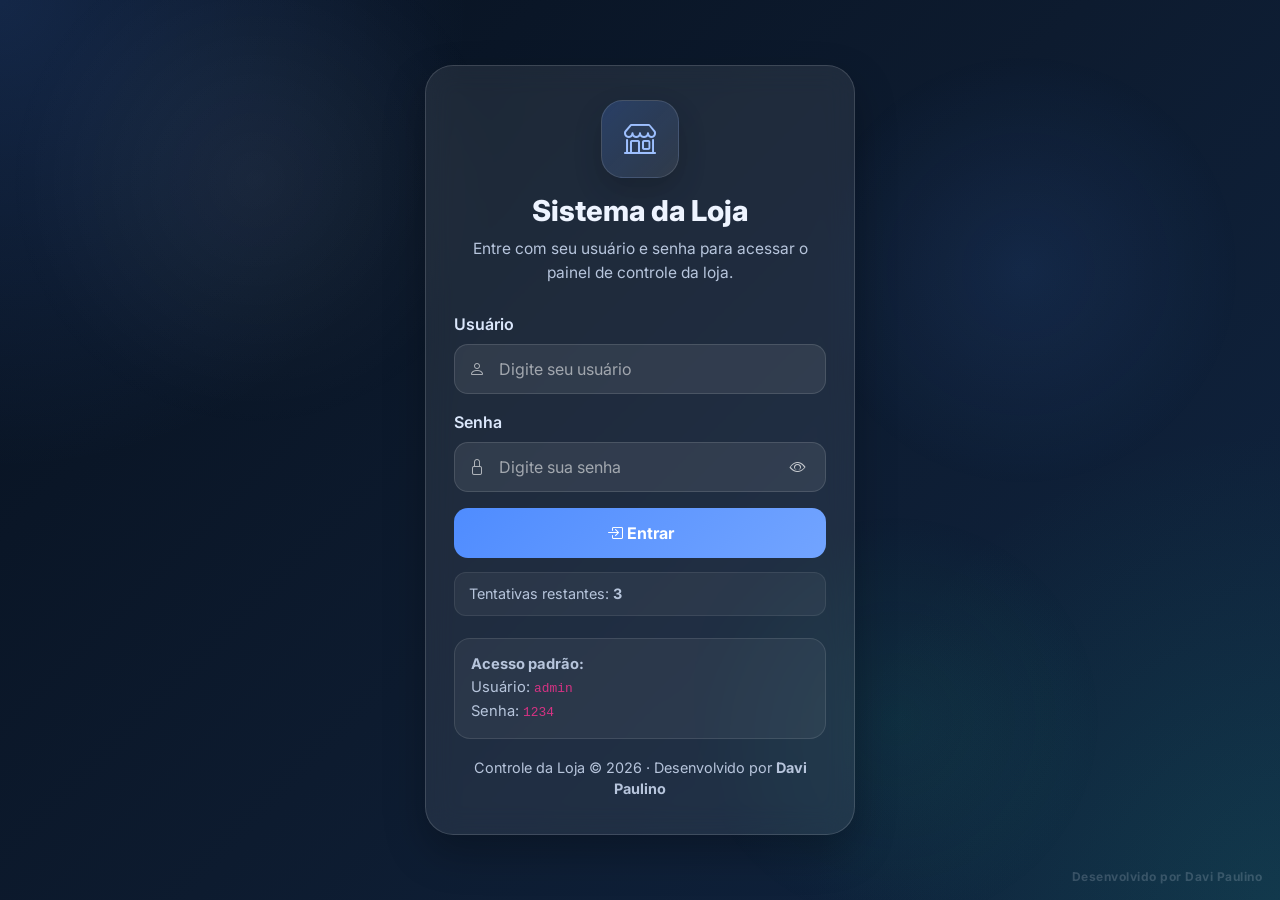
==== commit 295426d2: "Add files via upload" ====
--- a/index.html
+++ b/index.html
@@ -1,3 +1,9 @@
+<!--
+Sistema da Loja
+Desenvolvido por: Davi Paulino
+Ano: 2026
+GitHub: github.com/davibeats88
+-->
 <!DOCTYPE html>
 <html lang="pt-br">
 <head>
@@ -16,6 +22,7 @@
 <body>
 
   <div class="bg-detalhe"></div>
+  <div class="marca-autor">Desenvolvido por Davi Paulino</div>
 
   <nav class="navbar navbar-dark navbar-custom">
     <div class="container d-flex justify-content-between align-items-center flex-wrap gap-2">
@@ -211,6 +218,7 @@
             Data: --
             --------------------------------
             Obrigado pela preferência
+            Sistema desenvolvido por Davi Paulino
           </div>
 
           <div class="d-grid gap-2 mt-3">
@@ -225,6 +233,10 @@
 
   </main>
 
+  <footer class="footer-autoria">
+    Sistema desenvolvido por <strong>Davi Paulino</strong> © 2026 · GitHub: github.com/davibeats88
+  </footer>
+
   <script src="https://cdn.jsdelivr.net/npm/bootstrap@5.3.2/dist/js/bootstrap.bundle.min.js"></script>
   <script src="script.js"></script>
 </body>
--- a/style.css
+++ b/style.css
@@ -60,6 +60,21 @@
   z-index: 0;
 }
 
+.marca-autor {
+  position: fixed;
+  right: 18px;
+  bottom: 16px;
+  z-index: 1;
+  opacity: 0.18;
+  font-size: 12px;
+  font-weight: 700;
+  letter-spacing: 0.4px;
+  color: var(--text);
+  pointer-events: none;
+  user-select: none;
+  text-transform: uppercase;
+}
+
 .navbar-custom {
   background: rgba(5, 14, 28, 0.75);
   backdrop-filter: blur(12px);
@@ -90,7 +105,7 @@
   position: relative;
   z-index: 1;
   padding-top: 32px;
-  padding-bottom: 48px;
+  padding-bottom: 30px;
 }
 
 .hero {
@@ -404,6 +419,20 @@
   color: var(--muted) !important;
 }
 
+.footer-autoria {
+  position: relative;
+  z-index: 1;
+  text-align: center;
+  padding: 18px 16px 26px;
+  font-size: 14px;
+  color: var(--muted);
+  opacity: 0.95;
+}
+
+.footer-autoria strong {
+  color: var(--text);
+}
+
 #tabelaHistoricoVendas td,
 #tabelaHistoricoVendas th,
 #tabelaProdutos td,
@@ -424,7 +453,7 @@
 @media (max-width: 576px) {
   .main-content {
     padding-top: 24px;
-    padding-bottom: 32px;
+    padding-bottom: 24px;
   }
 
   .hero,
@@ -442,4 +471,15 @@
     margin-right: 0;
     margin-bottom: 0;
   }
+
+  .marca-autor {
+    font-size: 10px;
+    right: 10px;
+    bottom: 10px;
+  }
+
+  .footer-autoria {
+    font-size: 13px;
+    padding: 16px 14px 22px;
+  }
 }
